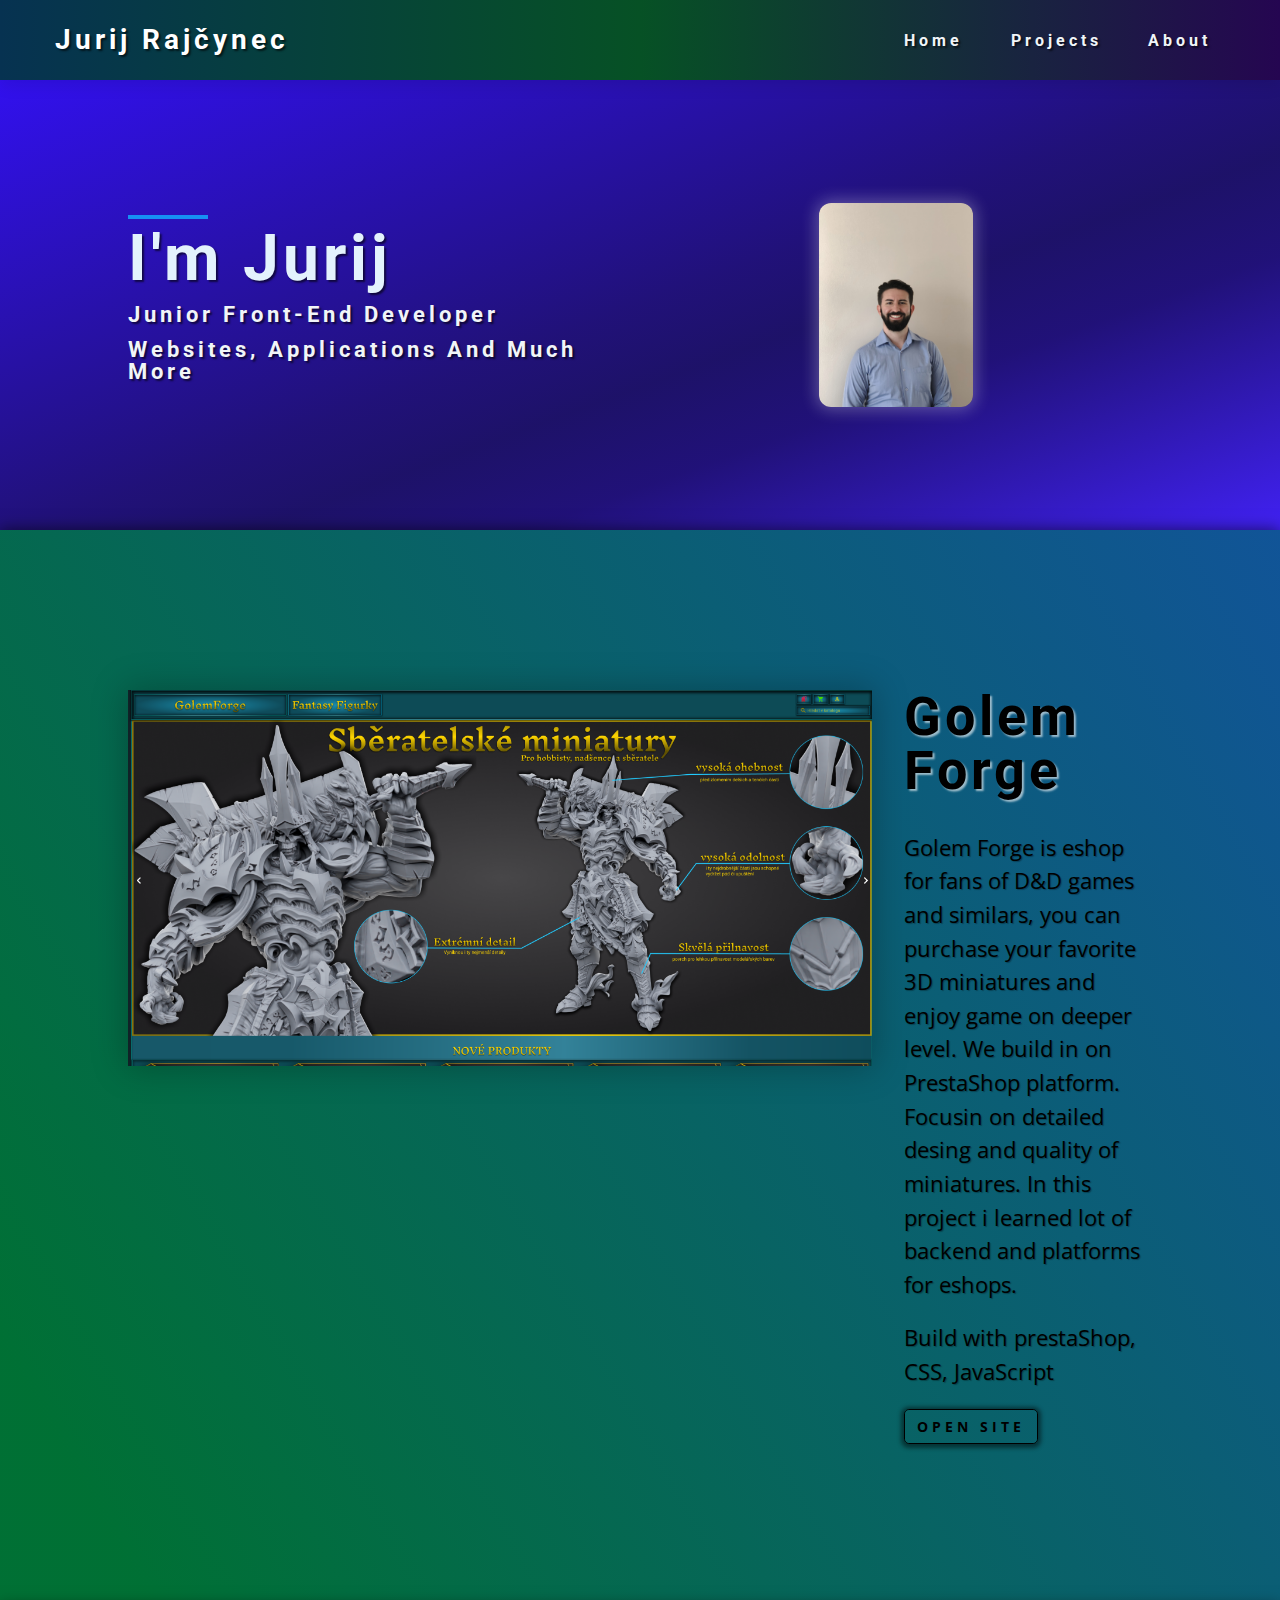
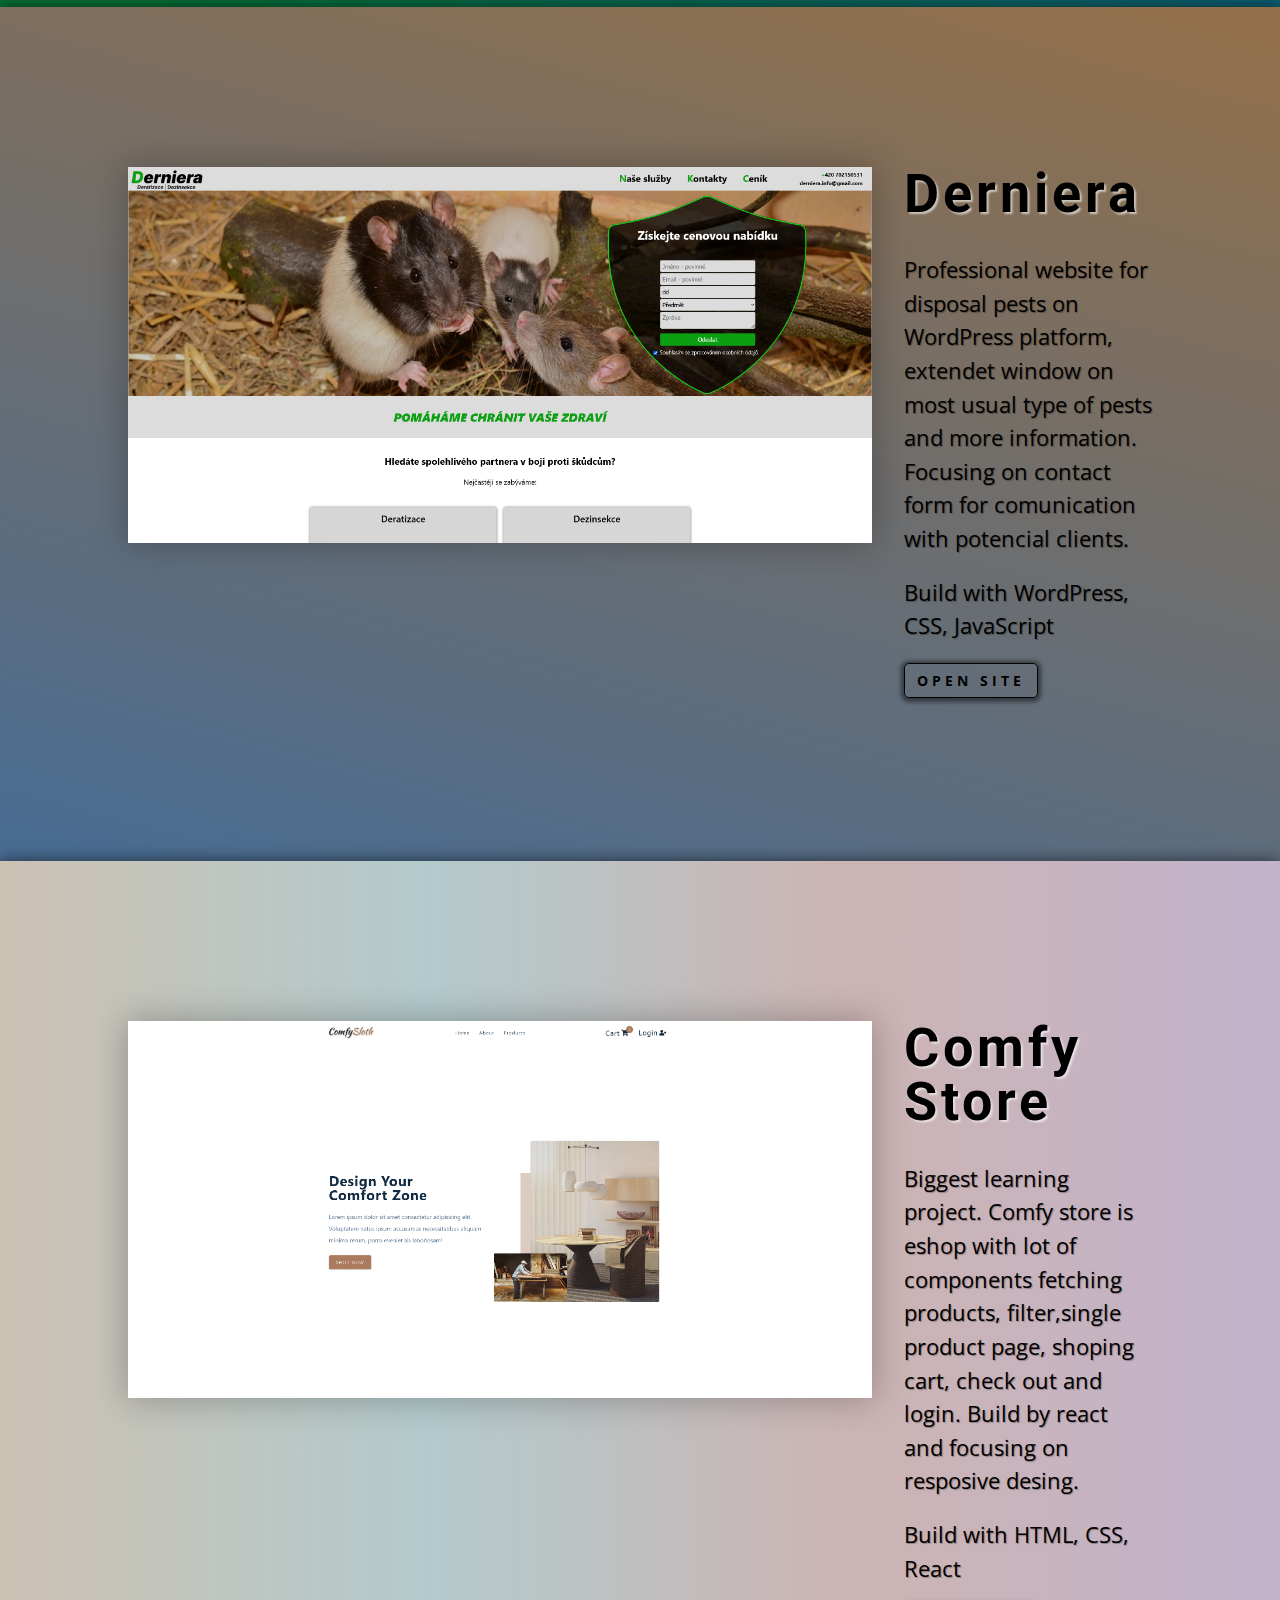
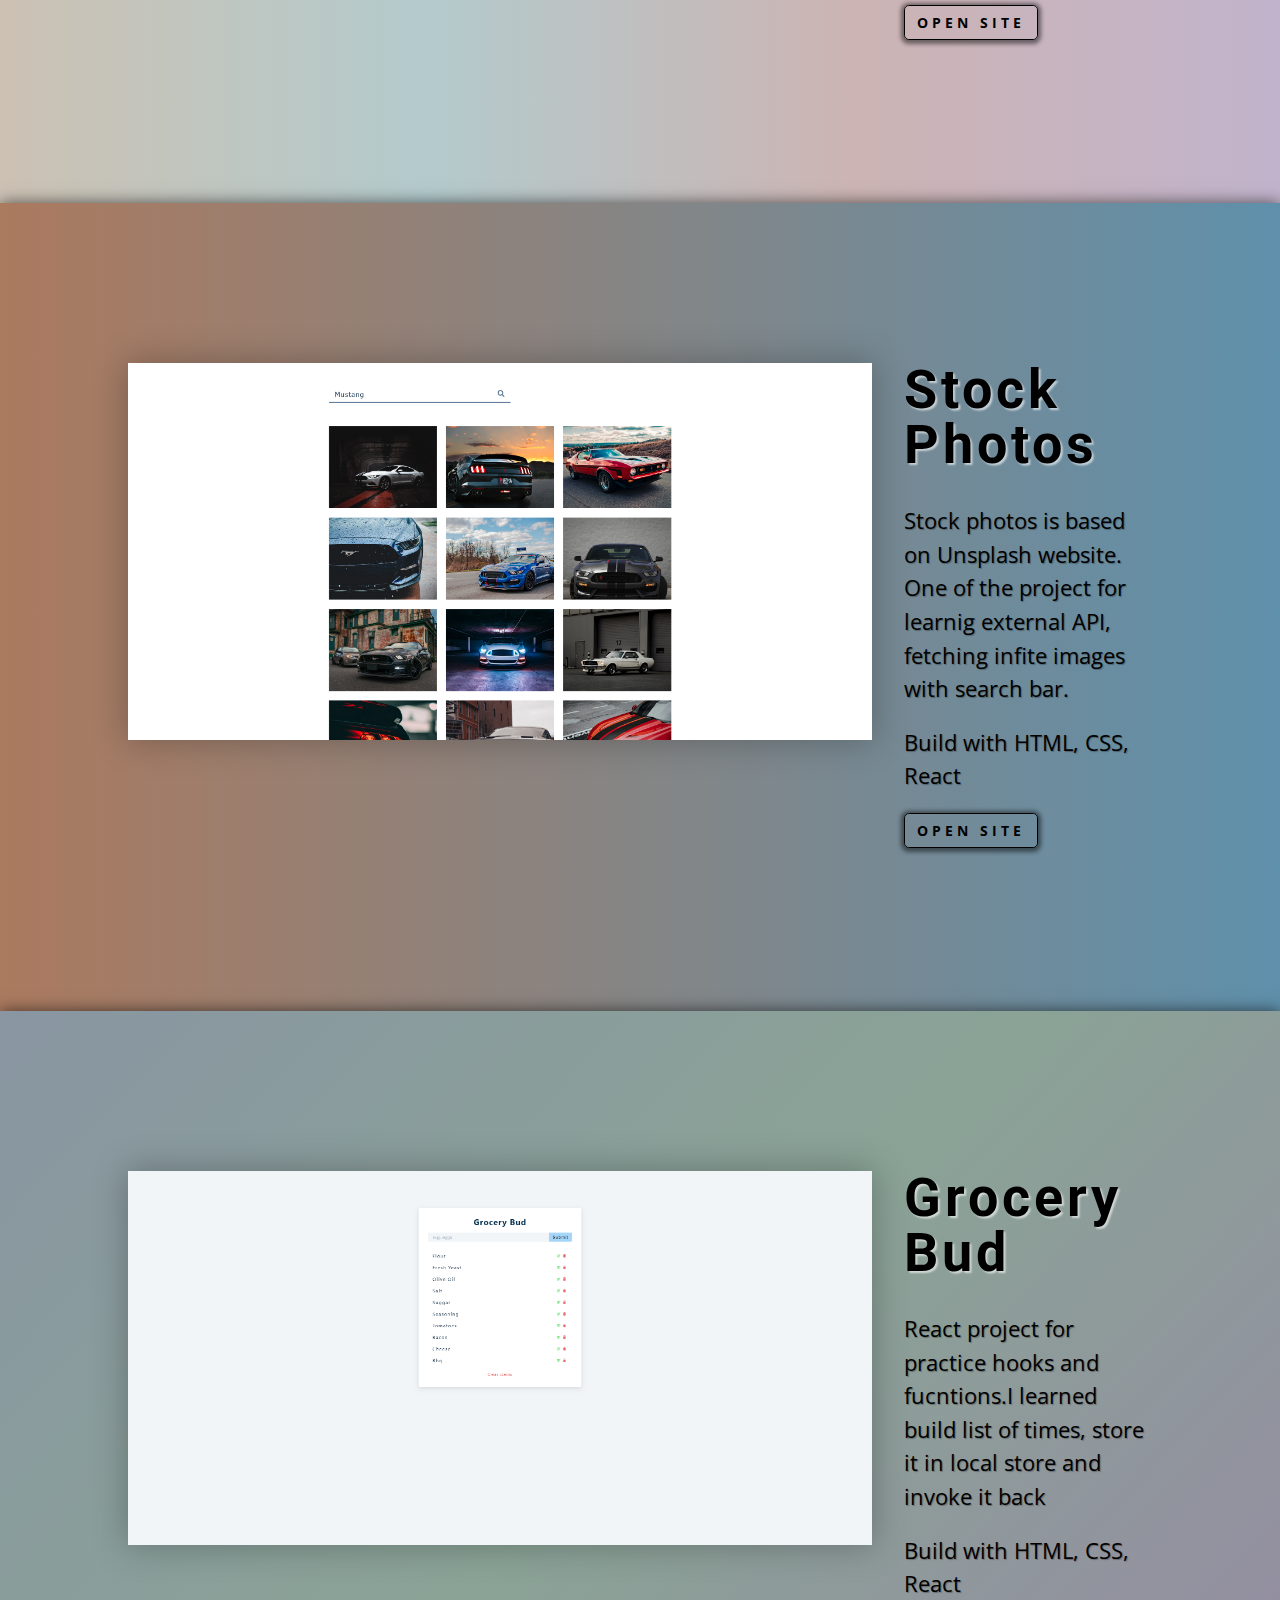
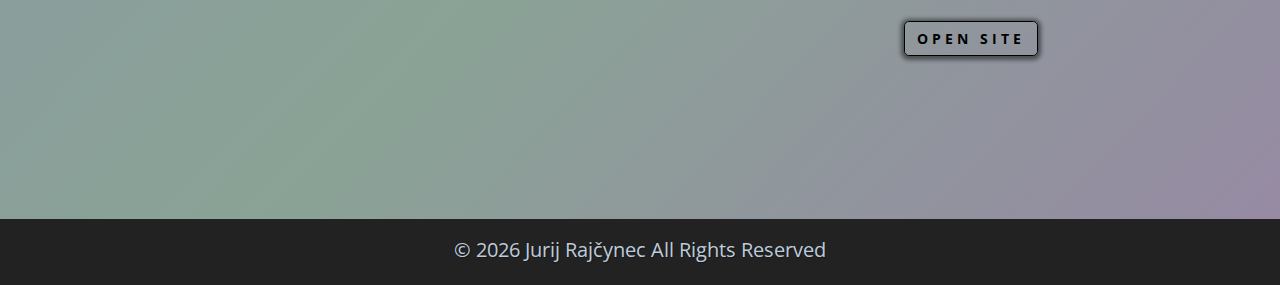
==== index.html @ d884ca8c "upload" ====
<!DOCTYPE html>
<html lang="en">
  <head>
    <meta charset="UTF-8" />
    <meta name="viewport" content="width=device-width, initial-scale=1.0" />
    <title>JR || Home</title>
    <!-- font-awesome -->
    <link
      rel="stylesheet"
      href="./fontawesome-free-5.12.1-web/css/all.min.css"
    />
    <!-- css -->
    <link rel="stylesheet" href="./css/styles.css" />
  </head>
  <body>
    <!-- navbar -->
    <nav class="nav" id="nav">
      <div class="nav-center">
        <!-- nav header -->
        <div class="nav-header">
          <a href="index.html" class="logo-container"
            ><h3 class="logo">Jurij Rajčynec</h3></a
          >
          <button class="nav-btn" id="nav-btn">
            <i class="fas fa-bars"></i>
          </button>
        </div>
        <!-- nav-links -->
        <ul class="nav-links">
          <li>
            <a href="index.html">Home</a>
          </li>
          <li>
            <a href="#projects">Projects</a>
          </li>
          <li>
            <a href="about.html">About </a>
          </li>
        </ul>
      </div>
    </nav>
    <!-- end of navbar -->
    <!-- sidebar -->
    <aside class="sidebar" id="sidebar">
      <div>
        <button class="close-btn" id="close-btn">
          <i class="fas fa-times"></i>
        </button>
        <!-- nav-links -->
        <ul class="sidebar-links">
          <li>
            <a href="index.html">Home</a>
          </li>
          <li>
            <a href="#projects">Projects</a>
          </li>
          <li>
            <a href="about.html">About</a>
          </li>
        </ul>
      </div>
    </aside>
    <!-- end of sidebar -->
    <!-- header -->
    <header class="hero">
      <div class="section-center hero-center">
        <article class="hero-info">
          <div class="underline"></div>
          <h1>i'm jurij</h1>
          <h4>junior front-end developer</h4>
          <h4>Websites, Applications and much more</h4>
        </article>
        <article class="hero-img">
          <img src="./images/hero-me.png" class="hero-photo" alt="john doe" />
        </article>
        <!-- <a href="#projects" class="btn hero-btn links">Projects arrow down</a> -->
      </div>
    </header>
    <!-- end of header -->

    <!--  projects  -->
    <section class="projects-container"></section>

    <!-- footer -->
    <footer class="footer">
      <p>&copy; <span id="date"></span> Jurij Rajčynec all rights reserved</p>
    </footer>
    <!-- <script type="module" src="./js/app.js"></script> -->
    <script type="module" src="./js/app.js"></script>
  </body>
</html>
---- css/styles.css ----
/*
=============== 
Fonts
===============
*/
@import url('https://fonts.googleapis.com/css?family=Open+Sans|Roboto:400,700&display=swap');

/*
=============== 
Variables
===============
*/

:root {
  --clr-primary-1: #1690f3ff;
  --clr-primary-2: #e3f2fdff;
  --clr-primary-3: hsl(210, 31%, 80%);
  --clr-primary-4: hsl(206, 33%, 96%);
  --clr-nav-1: linear-gradient(90deg, #063251, #065125, #250651);
  --clr-nav-2: linear-gradient(270deg, #947049, #486c93);
  --clr-hero-1: linear-gradient(
    340deg,
    hsla(249, 89%, 54%, 1) 0%,
    hsla(249, 75%, 27%, 1) 30%,
    hsla(248, 71%, 24%, 1) 41%,
    hsla(249, 75%, 27%, 1) 50%,
    hsla(249, 87%, 50%, 1) 100%
  );
  --clr-hero-2: linear-gradient(270deg, #947049, #486c93);
  --clr-project-1: linear-gradient(
    60deg,
    hsla(148, 100%, 22%, 1) 8%,
    hsla(210, 80%, 33%, 1) 100%
  );

  --clr-project-2: linear-gradient(195deg, #947049, #486c93);
  --clr-project-3: linear-gradient(90deg, #ccc1b3, #b3cacc, #ccb4b3, #c1b3cc);
  --clr-project-4: linear-gradient(90deg, #ab7a5f, #5f90ab);
  --clr-project-5: linear-gradient(134deg, #8996a2, #8aa396, #968aa3);

  --clr-project-0: linear-gradient(
    304deg,
    #00000070 0.13%,
    #000000f0 57.59%,
    #0000007a 75%
  );

  --clr-black: #000;
  --clr-white: #fff;
  --ff-primary: 'Roboto', sans-serif;
  --ff-secondary: 'Open Sans', sans-serif;
  --transition: all 0.3s linear;
  --spacing: 0.25rem;
  --radius: 0.3rem;
  --light-shadow: 0 5px 15px rgba(0, 0, 0, 0.1);
  --dark-shadow: 0 5px 15px rgba(0, 0, 0, 0.2);
  --shadow: 0 0px 15px rgba(0, 0, 0, 0.6);
  --max-width: 1170px;

  /* shadow */
  box-shadow: rgba(0, 0, 0, 0.25) 0px 24px 80px 0px;
}
/*
=============== 
Global Styles
===============
*/

*,
::after,
::before {
  margin: 0;
  padding: 0;
  box-sizing: border-box;
}
body {
  font-family: var(--ff-secondary);
  background: var(--clr-white);
  color: var(--clr-black);
  line-height: 1.5;
  font-size: 0.875rem;
}
ul {
  list-style-type: none;
}
a {
  text-decoration: none;
}
img:not(.nav-logo) {
  /* width: 100%; */
  display: block;
}

h1,
h2,
h3,
h4 {
  letter-spacing: var(--spacing);
  text-transform: capitalize;
  line-height: 1.25;
  margin-bottom: 0.75rem;
  font-family: var(--ff-primary);
}
h1 {
  font-size: 3rem;
}
h2 {
  font-size: 2rem;
}
h3 {
  font-size: 1.25rem;
}
h4 {
  font-size: 0.875rem;
}
p {
  margin-bottom: 1.25rem;
  color: var(--clr-black);
  text-shadow: 1px 1px 1px rgba(0, 0, 0, 0.3);
}
@media screen and (min-width: 800px) {
  h1 {
    font-size: 4rem;
  }
  h2 {
    font-size: 3.4rem;
  }
  h3 {
    font-size: 1.75rem;
  }
  h4 {
    font-size: 1.4rem;
  }
  body {
    font-size: 1rem;
  }
  p {
    font-size: 1.4rem;
  }
  h1,
  h2,
  h3,
  h4 {
    line-height: 1;
  }
}
@media screen and (min-width: 2000px) {
  h1 {
    font-size: 4.4rem;
  }
  h2 {
    font-size: 3.8rem;
  }
  h3 {
    font-size: 2.15rem;
  }
  h4 {
    font-size: 1.5rem;
  }
  body {
    font-size: 1.2rem;
  }
  p {
    font-size: 1.6rem;
  }
}

/*  global classes */

.btn {
  text-transform: uppercase;
  background: transparent;
  color: black;
  padding: 0.375rem 0.75rem;
  letter-spacing: var(--spacing);
  display: inline-block;
  font-weight: 700;
  -webkit-transition: var(--transition);
  transition: var(--transition);
  font-size: 0.875rem;
  border: 1px solid black;
  cursor: pointer;
  box-shadow: 0px 1px 4px 3px rgba(0, 0, 0, 0.48);
  border-radius: var(--radius);
}
.btn:hover {
  color: black;
  background: var(--clr-primary-3);
}
/* section */
.section {
  padding: 2rem 0;
}

.section-center {
  width: 90vw;
  margin: 0 auto;
  max-width: 1800px;
}
@media screen and (min-width: 992px) {
  .section {
    padding: 4rem 0;
  }
  .section-center {
    width: 80vw;
  }
}

@media screen and (min-width: 2000px) {
  .section-center {
    width: 70vw;
  }
}

.underline {
  width: 5rem;
  height: 0.25rem;
  margin-bottom: 1.25rem;
  background: var(--clr-primary-1);
  margin-left: auto;
  margin-right: auto;
}
.section-title {
  margin-bottom: 4rem;
  text-align: center;
}
.bg-grey {
  background: var(--clr-primary-4);
}
/*
=============== 
Navbar
===============
*/

.logo-container {
  display: inline-block;
}
.logo-container h3 {
  display: inline-block;
}
.logo {
  color: var(--clr-white);
  margin-right: 0.125rem;
  margin-bottom: 0;
}
.logo2 {
  color: var(--clr-grey-1);
}

.nav-links {
  display: none;
}
.nav {
  background: var(--clr-nav-1);
  height: 5rem;
  padding: 0 1rem;
  display: grid;
  -webkit-box-align: center;
  align-items: center;
  -webkit-transition: var(--transition);
  transition: var(--transition);
  box-shadow: var(--light-shadow);
  position: relative;
  width: 100%;
}
.nav-center {
  width: 100%;
  max-width: 1170px;
  margin: 0 auto;
}
.nav-header {
  display: grid;
  grid-template-columns: auto 1fr;
  -webkit-box-align: center;
  align-items: center;
}
.nav-btn {
  background: transparent;
  border-color: transparent;
  color: var(--clr-white);
  font-size: 2rem;
  cursor: pointer;
  justify-self: end;
}
@media screen and (min-width: 768px) {
  .nav-btn {
    display: none;
  }
  .nav-links {
    display: grid;
    grid-template-columns: repeat(3, 1fr);
    justify-items: center;
    -webkit-column-gap: 2rem;
    -moz-column-gap: 2rem;
    column-gap: 2rem;
    justify-self: end;
  }
  .nav-links a {
    text-transform: capitalize;
    color: var(--clr-primary-4);
    font-weight: bold;
    letter-spacing: var(--spacing);
    -webkit-transition: var(--transition);
    transition: var(--transition);
    font-family: var(--ff-primary);
  }
  .nav-links a:hover {
    color: var(--clr-primary-2);
  }
  .nav-center {
    display: grid;
    grid-template-columns: auto 1fr;
    -webkit-box-align: center;
    align-items: center;
    text-shadow: 2px 2px 2px rgba(0, 0, 0, 0.6);
  }
}
/* fixed navbar */
.navbar-fixed {
  position: fixed;
  top: 0;
  left: 0;
  height: 2.5rem;
  width: 100%;
  background: var(--clr-nav-1);
  z-index: 2;
  box-shadow: var(--shadow);
}
/*
=============== 
Sidebar
===============
*/
.sidebar {
  position: fixed;
  top: 0;
  left: 0;
  width: 100%;
  height: 100%;
  background: var(--clr-project-0);
  /* background: var(--clr-primary-4); */
  z-index: 4;
  display: grid;
  place-items: center;
  -webkit-transition: var(--transition);
  transition: var(--transition);
  -webkit-transform: translateX(-100%);
  transform: translateX(-100%);
}
/* toggle sidebar */
.show-sidebar {
  -webkit-transform: translateX(0);
  transform: translateX(0);
}
.sidebar-links {
  text-align: center;
}
.sidebar-links a {
  font-size: 2rem;
  text-transform: capitalize;
  -webkit-transition: var(--transition);
  transition: var(--transition);
  color: var(--clr-white);
  letter-spacing: var(--spacing);
  display: inline-block;
  margin-bottom: 1.5rem;
}
.sidebar-links a:hover {
  color: var(--clr-primary-1);
}
.social-icons {
  display: grid;
  margin-top: 3rem;
  width: 20rem;
  grid-template-columns: repeat(5, 1fr);
  justify-items: center;
}
.social-icon {
  font-size: 1.5rem;
  color: var(--clr-grey-1);
  -webkit-transition: var(--transition);
  transition: var(--transition);
}
.social-icon:hover {
  color: var(--clr-primary-1);
}
.close-btn {
  position: absolute;
  top: 1rem;
  right: 1rem;
  font-size: 3rem;
  background: transparent;
  border: transparent;
  -webkit-transition: var(--transition);
  transition: var(--transition);
  color: #bb2525;
  cursor: pointer;
}
.close-btn:hover {
  color: #e66b6b;
}
/*
=============== 
Hero
===============
*/
.hero .underline {
  margin-bottom: 0.5rem;
  margin-left: 0;
}
.hero-img {
  display: block;
  grid-column-start: 1;
  grid-column-end: span 2;
}
.hero {
  background: var(--clr-hero-1);
}
.hero-center {
  display: grid;
  place-items: center;
  /* padding-top: 4rem; */
}

.hero-info {
  text-shadow: 2px 2px 2px rgba(0, 0, 0, 0.6);
}
.hero h1 {
  color: var(--clr-primary-2);
}

.hero-info h4 {
  color: var(--clr-primary-4);
}
.hero-icons {
  justify-items: start;
}
.hero-btn {
  grid-column-start: 1;
  grid-column-end: span 2;
}
.hero-photo {
  -o-object-fit: cover;
  object-fit: cover;
  /* height: 30rem; */
  max-width: 100%;

  position: relative;
}

@media screen and (min-width: 600px) {
  .hero-img {
    display: block;
    position: relative;
    grid-column-start: 2;
  }
  .hero-center {
    grid-template-columns: 1fr 1fr;
    height: 50vh;
  }
  .projects-img {
    position: relative;
    border-radius: 0;
    box-shadow: 0px 0px 32px 2px rgba(0, 0, 0, 0.25);
  }
  .hero-photo {
    -o-object-fit: cover;
    object-fit: cover;
    /* height: 30rem; */

    position: relative;
  }
}

.about-img .hero-photo {
  border-radius: 12px;
}

.hero-img .hero-photo {
  width: 30%;
  margin: 0 auto;
  border-radius: 12px;
  box-shadow: 0px 0px 16px 3px rgba(255, 255, 255, 0.28);
}

@media screen and (min-width: 2000px) {
  .hero-photo {
    /* height: 35rem; */
  }
}
/*
=============== 
Projects
===============
*/
.section.projects {
  box-shadow: var(--shadow);
}
.projects-title {
  text-align: center;
  margin-bottom: 2rem;
}
.projects-center {
  display: grid;
  gap: 1rem 2rem;
}
.projects-img {
  display: block;
}
.projects-info .links {
  display: block;
  width: fit-content;
  margin: 0 auto;
}

.section.projects.one {
  background: var(--clr-project-1);
}
.section.projects.two {
  background: var(--clr-project-2);
}
.section.projects.three {
  background: var(--clr-project-3);
}
.section.projects.four {
  background: var(--clr-project-4);
}
.section.projects.five {
  background: var(--clr-project-5);
}

@media screen and (min-width: 992px) {
  .section.projects {
    padding: 10rem 0;
  }
  .projects-title {
    text-align: left;
    margin-bottom: 2rem;
    text-shadow: 2px 2px 2px rgba(255, 255, 255, 0.6);
  }
  .projects-title .underline {
    margin-left: 0;
  }
  .projects-center {
    grid-template-columns: 3fr 1fr;
  }
  .projects-img {
    position: relative;
    justify-self: center;
    display: block;
  }
  .projects-img::before {
    left: -2rem;
  }
  .projects-info {
    align-self: end;
    padding-bottom: 0.2rem;
  }
  .projects-info .links {
    margin: 0;
  }
}

/*
=============== 
About Page
===============
*/

.about-page .nav {
  background: var(--clr-nav-2);
  box-shadow: var(--dark-shadow);
  position: fixed;
  width: 100%;
}
.section.about {
  background: var(--clr-hero-2);
}
.about-title {
  text-align: center;
  margin-bottom: 2rem;
  text-shadow: 2px 2px 2px rgba(255, 255, 255, 0.6);
}
.about-center {
  display: grid;
  gap: 3rem 2rem;
}
.about-img {
  display: none;
}

.about-info p {
  font-size: 1.4rem;
}
.about-info .links {
  display: block;
  width: fit-content;
  margin: 0 auto;
}
@media screen and (min-width: 992px) {
  .section.about {
    padding: 10rem 0;
  }
  .about-title {
    text-align: left;
    margin-bottom: 2rem;
  }
  .about-title .underline {
    margin-left: 0;
  }
  .about-center {
    grid-template-columns: 1fr 1fr;
  }
  .about-img {
    position: relative;
    justify-self: center;
    display: block;
    width: 50%;
  }
  .about-img::before {
    left: -2rem;
  }
  .about-info {
    align-self: center;
  }
  .about-info .links {
    margin: 0;
  }
}

/*
=============== 
Footer
===============
*/
.footer {
  background: #222;
  display: grid;
  place-items: center;
  padding-top: 1rem;
}
.footer .social-icons {
  margin-bottom: 2rem;
}

.footer p {
  font-size: 1.25rem;
  text-transform: capitalize;
  color: var(--clr-primary-3);
}
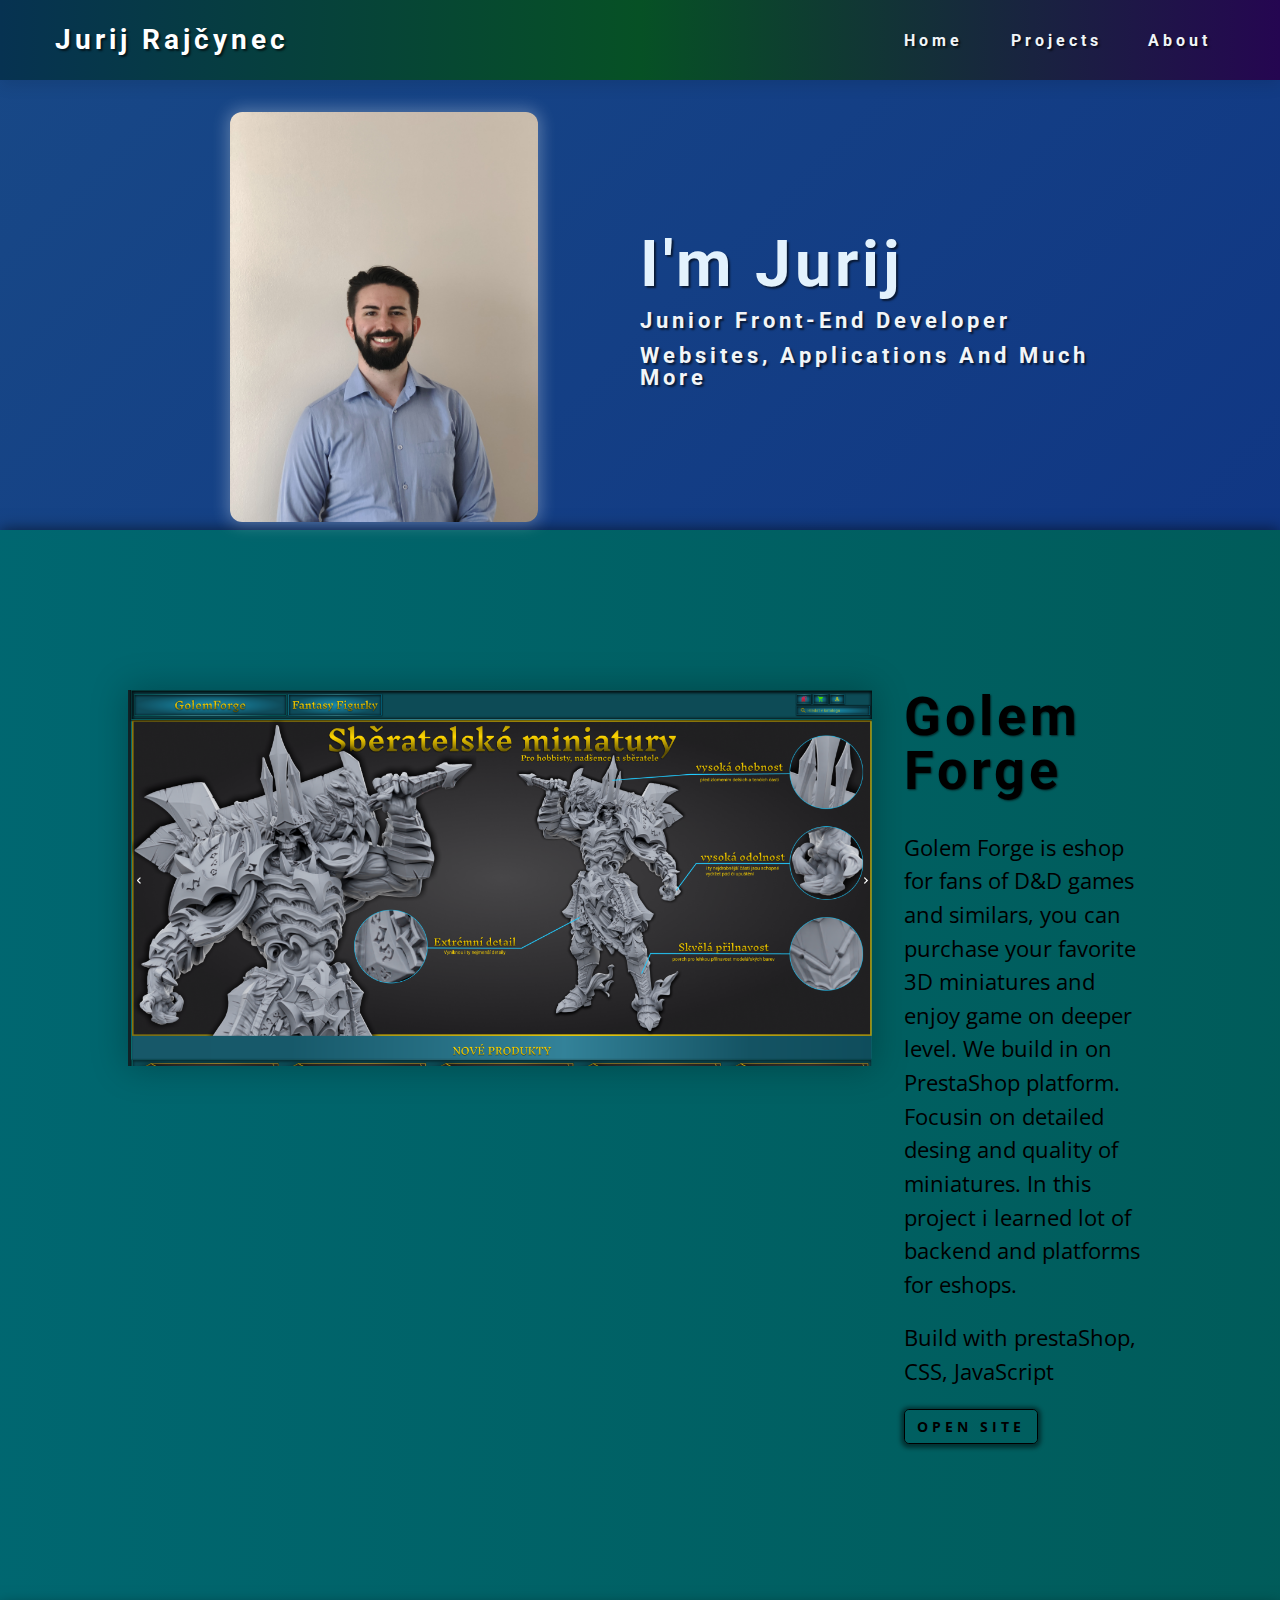
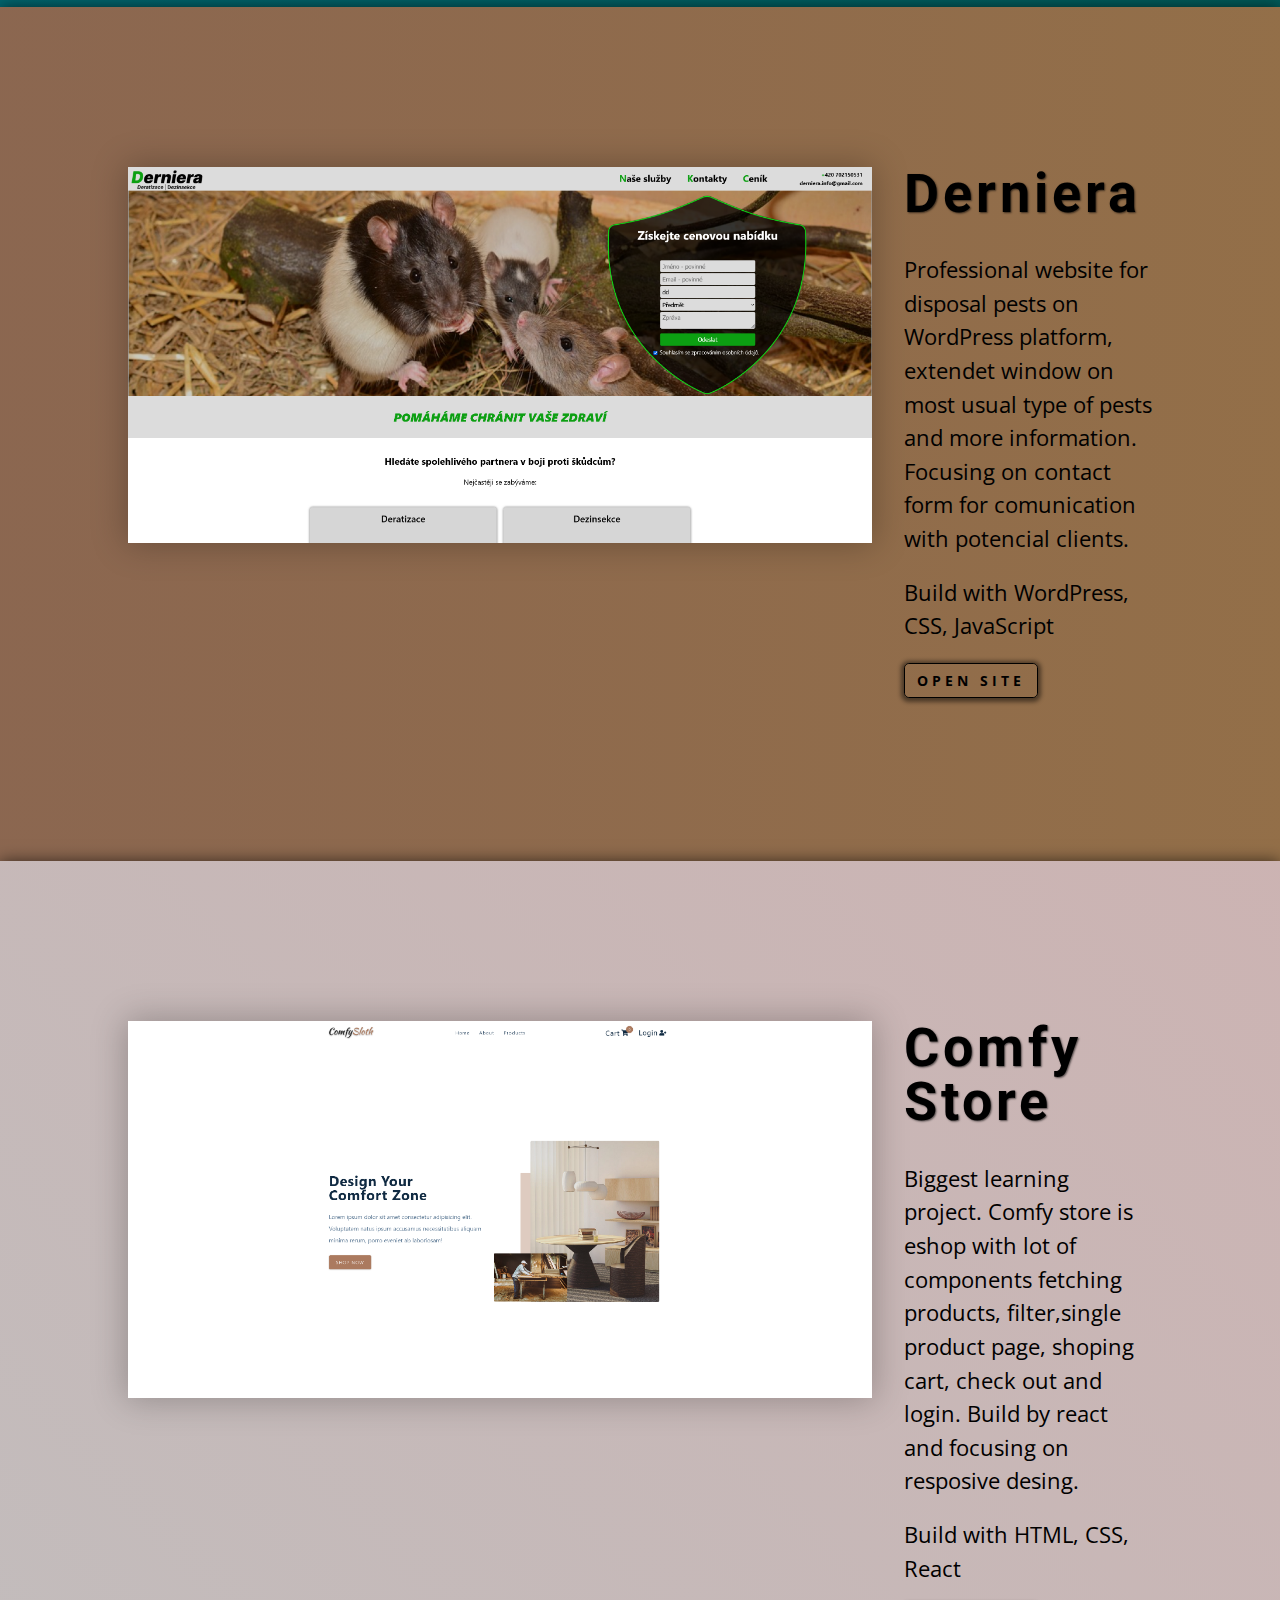
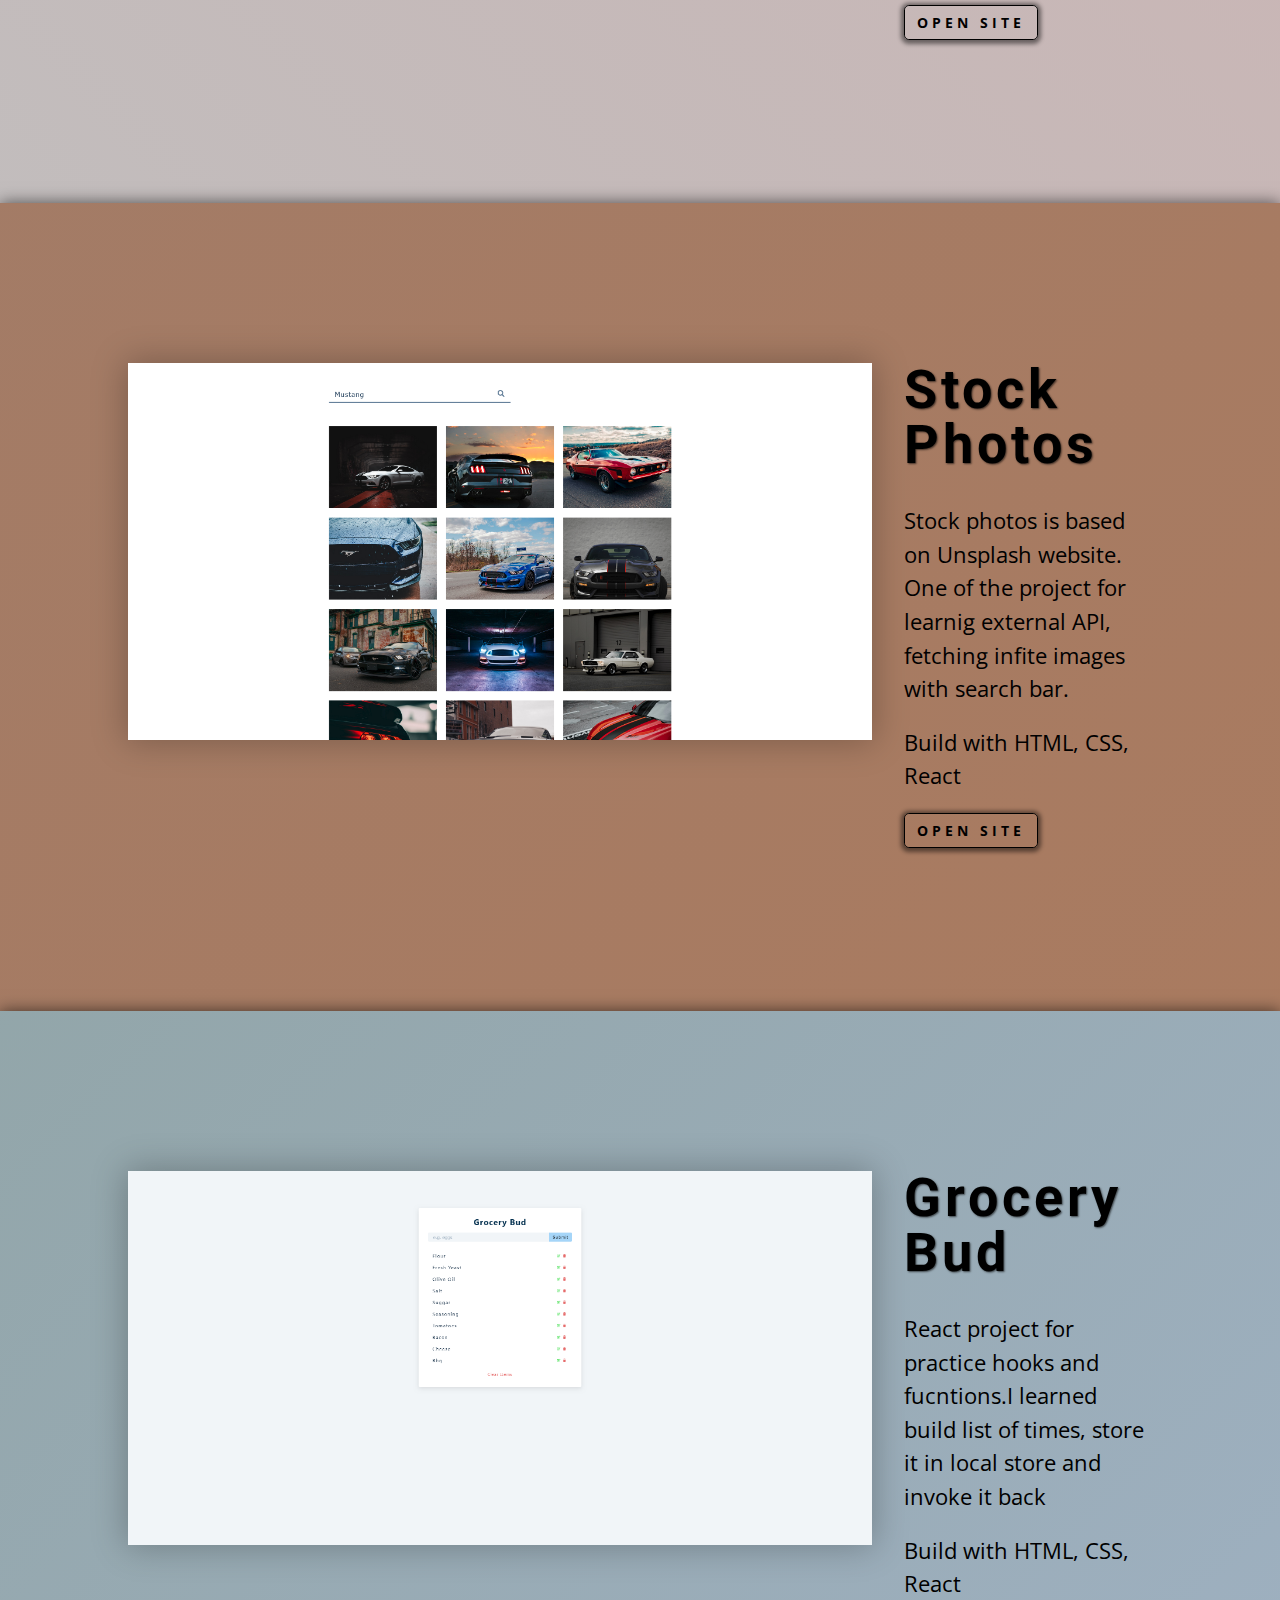
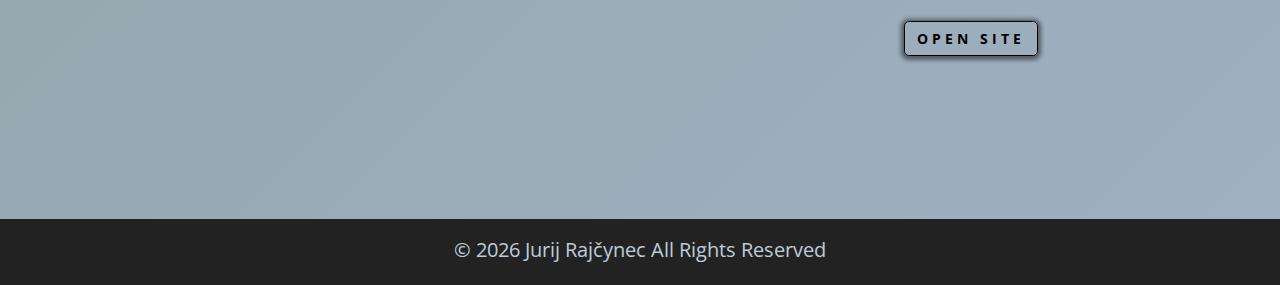
==== commit 160f83c1: "change bg colors and resposive img" ====
--- a/index.html
+++ b/index.html
@@ -64,23 +64,19 @@
     <!-- header -->
     <header class="hero">
       <div class="section-center hero-center">
+        <article class="hero-img">
+          <img src="./images/hero-me.png" class="hero-photo" alt="john doe" />
+        </article>
         <article class="hero-info">
-          <div class="underline"></div>
           <h1>i'm jurij</h1>
           <h4>junior front-end developer</h4>
           <h4>Websites, Applications and much more</h4>
         </article>
-        <article class="hero-img">
-          <img src="./images/hero-me.png" class="hero-photo" alt="john doe" />
-        </article>
-        <!-- <a href="#projects" class="btn hero-btn links">Projects arrow down</a> -->
       </div>
     </header>
     <!-- end of header -->
-
     <!--  projects  -->
     <section class="projects-container"></section>
-
     <!-- footer -->
     <footer class="footer">
       <p>&copy; <span id="date"></span> Jurij Rajčynec all rights reserved</p>
--- a/css/styles.css
+++ b/css/styles.css
@@ -18,25 +18,58 @@
   --clr-primary-4: hsl(206, 33%, 96%);
   --clr-nav-1: linear-gradient(90deg, #063251, #065125, #250651);
   --clr-nav-2: linear-gradient(270deg, #947049, #486c93);
-  --clr-hero-1: linear-gradient(
+  /* --clr-hero-1: linear-gradient(
     340deg,
     hsla(249, 89%, 54%, 1) 0%,
     hsla(249, 75%, 27%, 1) 30%,
     hsla(248, 71%, 24%, 1) 41%,
     hsla(249, 75%, 27%, 1) 50%,
     hsla(249, 87%, 50%, 1) 100%
+  ); */
+  --clr-hero-1: linear-gradient(
+    135deg,
+    hsla(214, 70%, 31%, 1) 0%,
+    hsla(220, 78%, 29%, 1) 100%
   );
+
   --clr-hero-2: linear-gradient(270deg, #947049, #486c93);
   --clr-project-1: linear-gradient(
-    60deg,
+    90deg,
+    hsla(185, 100%, 22%, 1) 0%,
+    hsla(179, 100%, 18%, 1) 100%
+  );
+
+  /* --clr-project-1: linear-gradient(
+  60deg,
     hsla(148, 100%, 22%, 1) 8%,
     hsla(210, 80%, 33%, 1) 100%
+  ); */
+
+  --clr-project-2: linear-gradient(
+    90deg,
+    hsla(23, 27%, 43%, 1) 0%,
+    hsla(31, 34%, 43%, 1) 100%
   );
-
-  --clr-project-2: linear-gradient(195deg, #947049, #486c93);
-  --clr-project-3: linear-gradient(90deg, #ccc1b3, #b3cacc, #ccb4b3, #c1b3cc);
-  --clr-project-4: linear-gradient(90deg, #ab7a5f, #5f90ab);
-  --clr-project-5: linear-gradient(134deg, #8996a2, #8aa396, #968aa3);
+  /* --clr-project-2: linear-gradient(195deg, #947049, #486c93); */
+  /* --clr-project-3: linear-gradient(90deg, #ccc1b3, #b3cacc, #ccb4b3, #c1b3cc); */
+  --clr-project-3: linear-gradient(
+    225deg,
+    hsla(2, 20%, 75%, 1) 0%,
+    hsla(0, 4%, 75%, 1) 100%
+  );
+  /* --clr-project-4: linear-gradient(90deg, #ab7a5f, #5f90ab); */
+  --clr-project-4: linear-gradient(
+    315deg,
+    hsla(22, 30%, 52%, 1) 0%,
+    hsla(21, 25%, 52%, 1) 100%
+  );
+  --clr-project-5: linear-gradient(
+    135deg,
+    hsla(190, 12%, 62%, 1) 0%,
+    hsla(209, 22%, 69%, 1) 100%
+  );
+
+  /* --clr-project-5: linear-gradient(134deg, #8996a2, #8aa396, #968aa3); */
 
   --clr-project-0: linear-gradient(
     304deg,
@@ -116,7 +149,6 @@
 p {
   margin-bottom: 1.25rem;
   color: var(--clr-black);
-  text-shadow: 1px 1px 1px rgba(0, 0, 0, 0.3);
 }
 @media screen and (min-width: 800px) {
   h1 {
@@ -162,6 +194,9 @@
   }
   p {
     font-size: 1.6rem;
+  }
+  .hero-img .hero-photo {
+    width: 35%;
   }
 }
 
@@ -338,7 +373,7 @@
   left: 0;
   width: 100%;
   height: 100%;
-  background: var(--clr-project-0);
+  background: var(--clr-project-2);
   /* background: var(--clr-primary-4); */
   z-index: 4;
   display: grid;
@@ -411,8 +446,13 @@
 }
 .hero-img {
   display: block;
-  grid-column-start: 1;
-  grid-column-end: span 2;
+}
+
+.hero-img .hero-photo {
+  width: 60%;
+  margin: 2rem auto;
+  border-radius: 12px;
+  box-shadow: 0px 0px 16px 3px rgba(255, 255, 255, 0.28);
 }
 .hero {
   background: var(--clr-hero-1);
@@ -420,11 +460,11 @@
 .hero-center {
   display: grid;
   place-items: center;
-  /* padding-top: 4rem; */
 }
 
 .hero-info {
   text-shadow: 2px 2px 2px rgba(0, 0, 0, 0.6);
+  margin: 0 auto 1rem;
 }
 .hero h1 {
   color: var(--clr-primary-2);
@@ -443,7 +483,6 @@
 .hero-photo {
   -o-object-fit: cover;
   object-fit: cover;
-  /* height: 30rem; */
   max-width: 100%;
 
   position: relative;
@@ -452,8 +491,10 @@
 @media screen and (min-width: 600px) {
   .hero-img {
     display: block;
-    position: relative;
-    grid-column-start: 2;
+  }
+
+  .hero-img .hero-photo {
+    width: 55;
   }
   .hero-center {
     grid-template-columns: 1fr 1fr;
@@ -471,22 +512,18 @@
 
     position: relative;
   }
+  .hero-info {
+    margin: 0 auto;
+  }
 }
 
 .about-img .hero-photo {
   border-radius: 12px;
 }
 
-.hero-img .hero-photo {
-  width: 30%;
-  margin: 0 auto;
-  border-radius: 12px;
-  box-shadow: 0px 0px 16px 3px rgba(255, 255, 255, 0.28);
-}
-
-@media screen and (min-width: 2000px) {
-  .hero-photo {
-    /* height: 35rem; */
+@media screen and (min-width: 1400px) {
+  .hero-img .hero-photo {
+    width: 38%;
   }
 }
 /*
@@ -537,7 +574,7 @@
   .projects-title {
     text-align: left;
     margin-bottom: 2rem;
-    text-shadow: 2px 2px 2px rgba(255, 255, 255, 0.6);
+    text-shadow: 1px 1px 2px rgba(0, 0, 0, 0.6);
   }
   .projects-title .underline {
     margin-left: 0;
@@ -580,14 +617,16 @@
 .about-title {
   text-align: center;
   margin-bottom: 2rem;
-  text-shadow: 2px 2px 2px rgba(255, 255, 255, 0.6);
+  text-shadow: 1px 1px 2px rgba(0, 0, 0, 0.6);
 }
 .about-center {
   display: grid;
   gap: 3rem 2rem;
 }
 .about-img {
-  display: none;
+  display: block;
+  width: 50%;
+  margin: 4rem auto 0;
 }
 
 .about-info p {
@@ -616,7 +655,7 @@
     position: relative;
     justify-self: center;
     display: block;
-    width: 50%;
+    width: 95%;
   }
   .about-img::before {
     left: -2rem;
@@ -626,6 +665,11 @@
   }
   .about-info .links {
     margin: 0;
+  }
+}
+@media screen and (min-width: 1356px) {
+  .about-img {
+    width: 450px;
   }
 }
 
